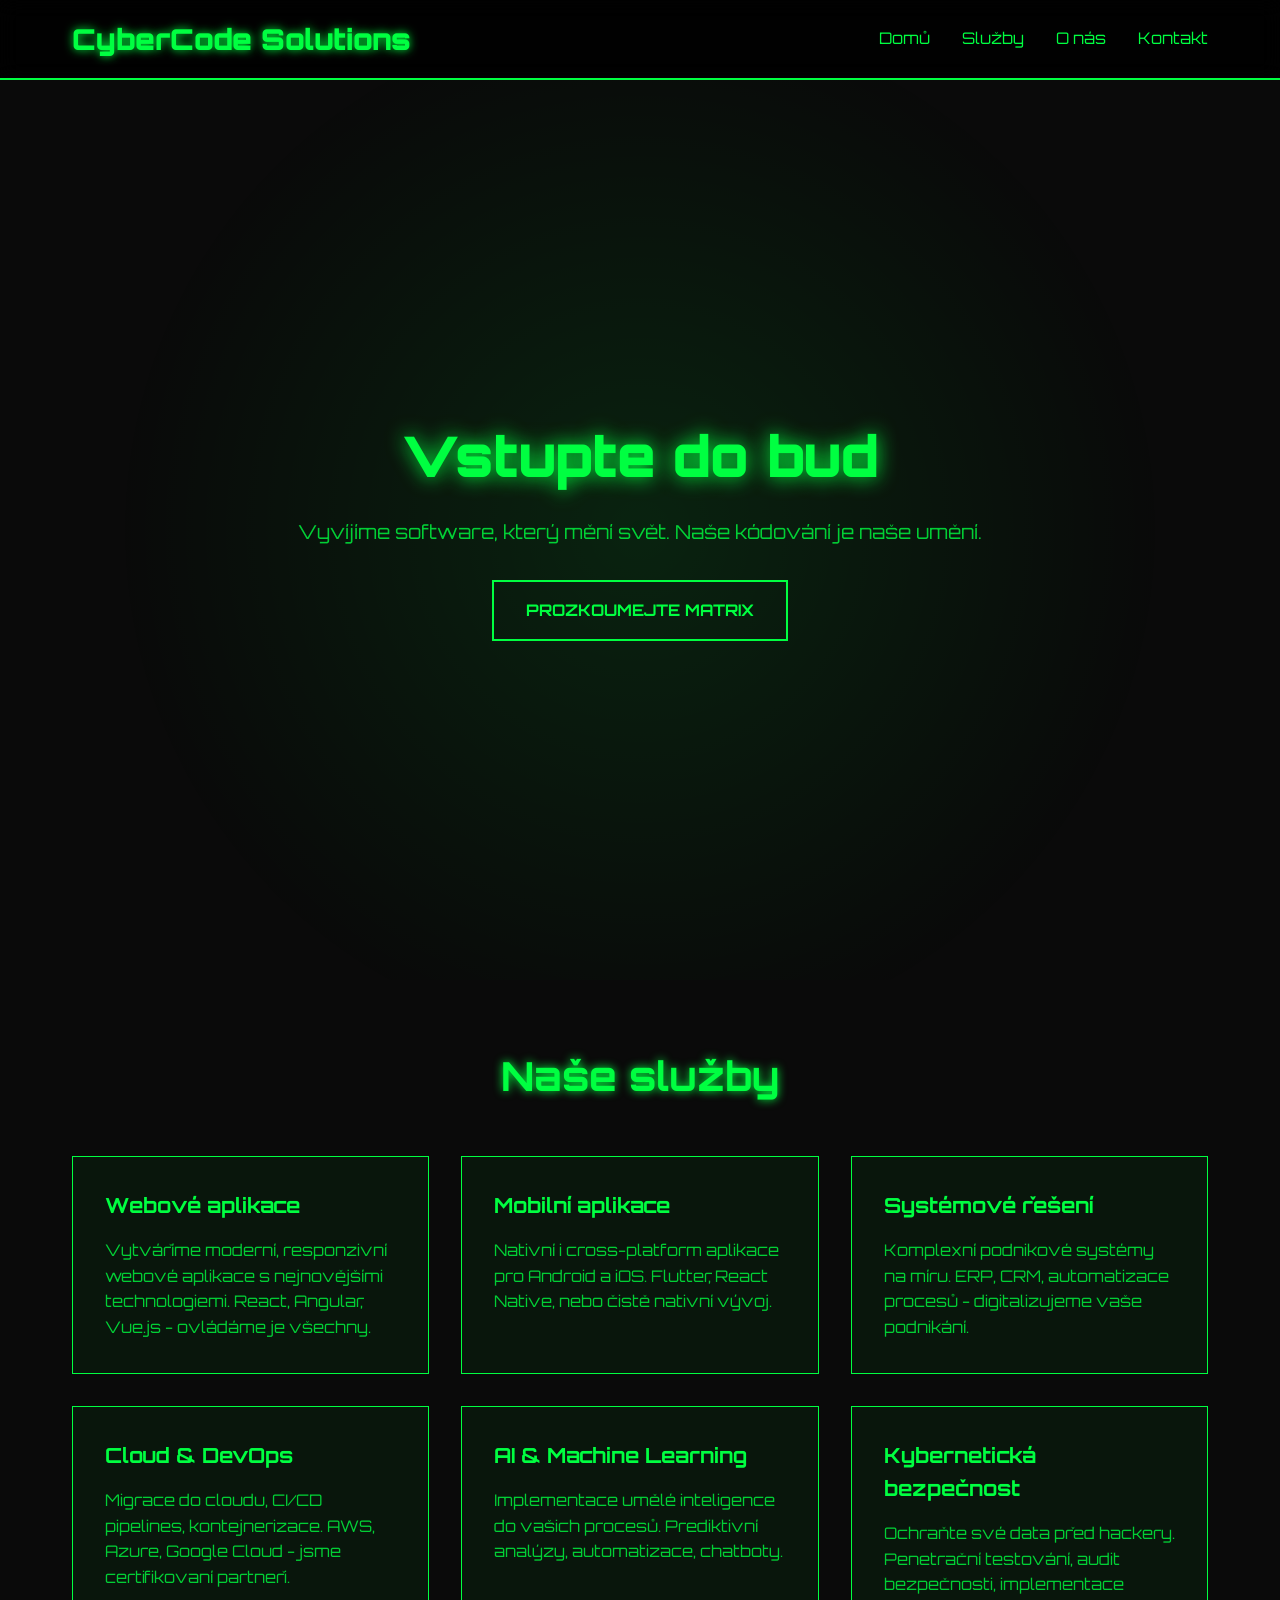
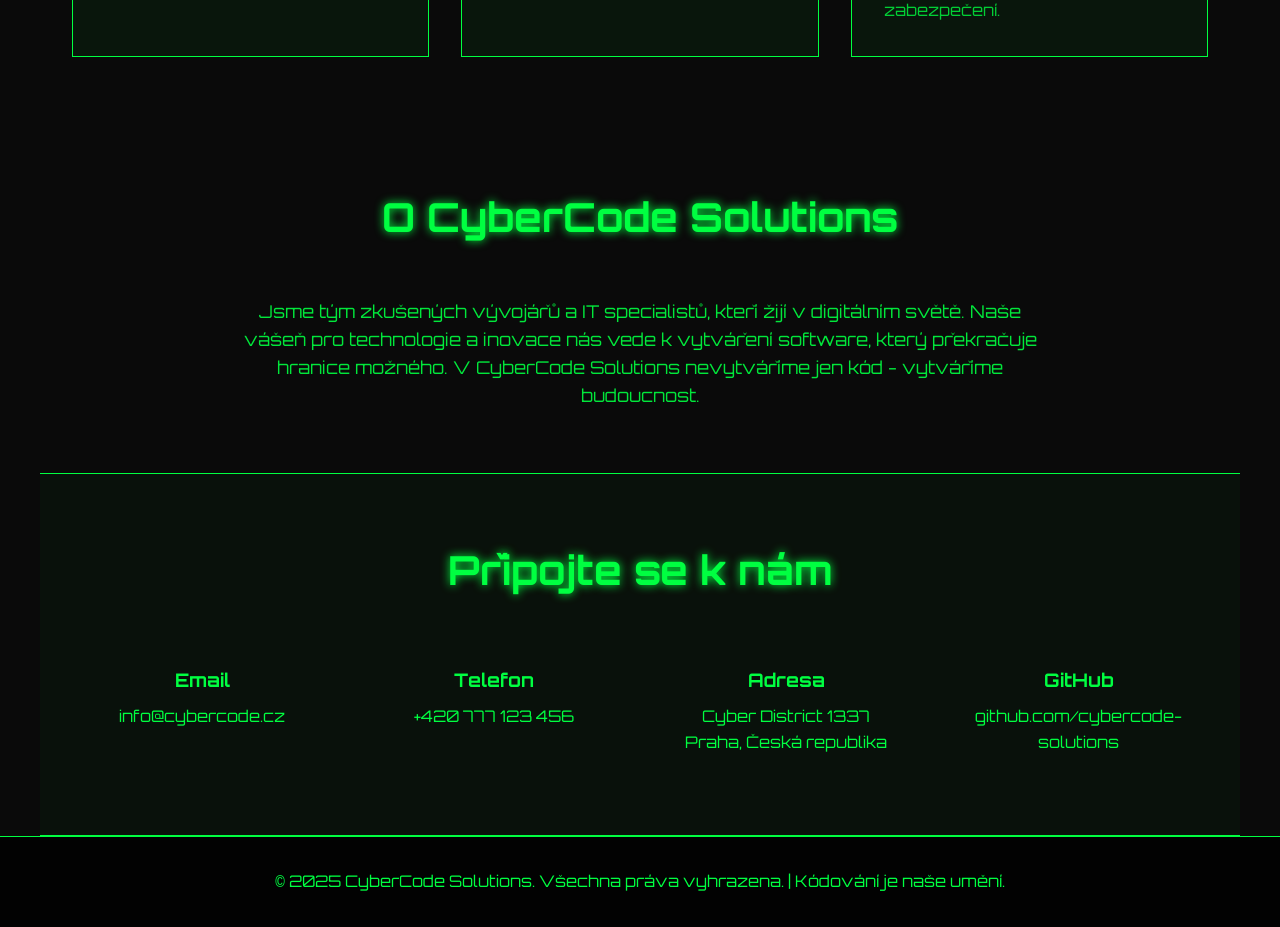
==== dan/dan.html @ b5066ffa "Add files via upload" ====
<!DOCTYPE html>
<html lang="cs">
<head>
    <meta charset="UTF-8">
    <meta name="viewport" content="width=device-width, initial-scale=1.0">
    <title>CyberCode Solutions - IT Software Development</title>
    <style>
        @import url('https://fonts.googleapis.com/css2?family=Orbitron:wght@400;700;900&display=swap');
        
        * {
            margin: 0;
            padding: 0;
            box-sizing: border-box;
        }
        
        body {
            font-family: 'Orbitron', monospace;
            background: #0a0a0a;
            color: #00ff41;
            overflow-x: hidden;
            line-height: 1.6;
        }
        
        /* Matrix rain animation */
        .matrix-bg {
            position: fixed;
            top: 0;
            left: 0;
            width: 100%;
            height: 100%;
            pointer-events: none;
            z-index: -1;
            opacity: 0.1;
        }
        
        .matrix-column {
            position: absolute;
            top: -100%;
            font-size: 20px;
            line-height: 1;
            animation: matrix-rain linear infinite;
            color: #00ff41;
            font-family: 'Courier New', monospace;
        }
        
        @keyframes matrix-rain {
            to {
                transform: translateY(100vh);
            }
        }
        
        /* Header */
        header {
            background: rgba(0, 0, 0, 0.9);
            padding: 1rem 0;
            position: fixed;
            width: 100%;
            top: 0;
            z-index: 1000;
            border-bottom: 2px solid #00ff41;
            backdrop-filter: blur(10px);
        }
        
        nav {
            max-width: 1200px;
            margin: 0 auto;
            display: flex;
            justify-content: space-between;
            align-items: center;
            padding: 0 2rem;
        }
        
        .logo {
            font-size: 1.8rem;
            font-weight: 900;
            text-shadow: 0 0 10px #00ff41;
            animation: pulse 2s infinite;
        }
        
        @keyframes pulse {
            0%, 100% { opacity: 1; }
            50% { opacity: 0.7; }
        }
        
        .nav-links {
            display: flex;
            list-style: none;
            gap: 2rem;
        }
        
        .nav-links a {
            color: #00ff41;
            text-decoration: none;
            font-weight: 400;
            transition: all 0.3s ease;
            position: relative;
        }
        
        .nav-links a:hover {
            text-shadow: 0 0 5px #00ff41;
            transform: scale(1.1);
        }
        
        .nav-links a::after {
            content: '';
            position: absolute;
            bottom: -5px;
            left: 0;
            width: 0;
            height: 2px;
            background: #00ff41;
            transition: width 0.3s ease;
        }
        
        .nav-links a:hover::after {
            width: 100%;
        }
        
        /* Main content */
        main {
            margin-top: 80px;
        }
        
        .hero {
            min-height: 100vh;
            display: flex;
            align-items: center;
            justify-content: center;
            text-align: center;
            background: radial-gradient(circle at center, rgba(0, 255, 65, 0.1) 0%, transparent 70%);
        }
        
        .hero-content h1 {
            font-size: 3.5rem;
            font-weight: 900;
            margin-bottom: 1rem;
            text-shadow: 0 0 20px #00ff41;
            animation: glow 3s ease-in-out infinite alternate;
        }
        
        @keyframes glow {
            from { text-shadow: 0 0 20px #00ff41; }
            to { text-shadow: 0 0 30px #00ff41, 0 0 40px #00ff41; }
        }
        
        .hero-content p {
            font-size: 1.2rem;
            margin-bottom: 2rem;
            opacity: 0.8;
        }
        
        .cta-button {
            display: inline-block;
            padding: 1rem 2rem;
            background: transparent;
            border: 2px solid #00ff41;
            color: #00ff41;
            text-decoration: none;
            font-family: 'Orbitron', monospace;
            font-weight: 700;
            transition: all 0.3s ease;
            position: relative;
            overflow: hidden;
        }
        
        .cta-button::before {
            content: '';
            position: absolute;
            top: 0;
            left: -100%;
            width: 100%;
            height: 100%;
            background: linear-gradient(90deg, transparent, rgba(0, 255, 65, 0.3), transparent);
            transition: left 0.5s ease;
        }
        
        .cta-button:hover::before {
            left: 100%;
        }
        
        .cta-button:hover {
            background: rgba(0, 255, 65, 0.1);
            box-shadow: 0 0 20px rgba(0, 255, 65, 0.5);
            transform: translateY(-2px);
        }
        
        /* Sections */
        section {
            padding: 4rem 0;
            max-width: 1200px;
            margin: 0 auto;
            padding-left: 2rem;
            padding-right: 2rem;
        }
        
        h2 {
            font-size: 2.5rem;
            text-align: center;
            margin-bottom: 3rem;
            text-shadow: 0 0 10px #00ff41;
        }
        
        .services-grid {
            display: grid;
            grid-template-columns: repeat(auto-fit, minmax(300px, 1fr));
            gap: 2rem;
            margin-top: 3rem;
        }
        
        .service-card {
            background: rgba(0, 255, 65, 0.05);
            border: 1px solid #00ff41;
            padding: 2rem;
            transition: all 0.3s ease;
            position: relative;
            overflow: hidden;
        }
        
        .service-card::before {
            content: '';
            position: absolute;
            top: -50%;
            left: -50%;
            width: 200%;
            height: 200%;
            background: radial-gradient(circle, rgba(0, 255, 65, 0.1) 0%, transparent 70%);
            opacity: 0;
            transition: opacity 0.3s ease;
        }
        
        .service-card:hover::before {
            opacity: 1;
        }
        
        .service-card:hover {
            transform: translateY(-5px);
            box-shadow: 0 10px 30px rgba(0, 255, 65, 0.3);
            border-color: #00ff41;
        }
        
        .service-card h3 {
            color: #00ff41;
            margin-bottom: 1rem;
            font-size: 1.3rem;
            position: relative;
            z-index: 1;
        }
        
        .service-card p {
            opacity: 0.8;
            position: relative;
            z-index: 1;
        }
        
        /* Contact */
        .contact {
            background: rgba(0, 255, 65, 0.03);
            border-top: 1px solid #00ff41;
            border-bottom: 1px solid #00ff41;
        }
        
        .contact-info {
            display: grid;
            grid-template-columns: repeat(auto-fit, minmax(250px, 1fr));
            gap: 2rem;
            text-align: center;
        }
        
        .contact-item {
            padding: 1rem;
        }
        
        .contact-item h3 {
            color: #00ff41;
            margin-bottom: 0.5rem;
        }
        
        /* Footer */
        footer {
            text-align: center;
            padding: 2rem;
            border-top: 1px solid #00ff41;
            background: rgba(0, 0, 0, 0.8);
        }
        
        /* Responsive */
        @media (max-width: 768px) {
            .nav-links {
                display: none;
            }
            
            .hero-content h1 {
                font-size: 2.5rem;
            }
            
            .hero-content p {
                font-size: 1rem;
            }
            
            h2 {
                font-size: 2rem;
            }
        }
        
        /* Scrollbar */
        ::-webkit-scrollbar {
            width: 8px;
        }
        
        ::-webkit-scrollbar-track {
            background: #0a0a0a;
        }
        
        ::-webkit-scrollbar-thumb {
            background: #00ff41;
            border-radius: 4px;
        }
        
        ::-webkit-scrollbar-thumb:hover {
            background: #00cc33;
        }
    </style>
</head>
<body>
    <!-- Matrix rain background -->
    <div class="matrix-bg" id="matrix-bg"></div>
    
    <header>
        <nav>
            <div class="logo">CyberCode Solutions</div>
            <ul class="nav-links">
                <li><a href="#home">Domů</a></li>
                <li><a href="#services">Služby</a></li>
                <li><a href="#about">O nás</a></li>
                <li><a href="#contact">Kontakt</a></li>
            </ul>
        </nav>
    </header>
    
    <main>
        <section id="home" class="hero">
            <div class="hero-content">
                <h1>Vstupte do budoucnosti</h1>
                <p>Vyvíjíme software, který mění svět. Naše kódování je naše umění.</p>
                <a href="#services" class="cta-button">PROZKOUMEJTE MATRIX</a>
            </div>
        </section>
        
        <section id="services">
            <h2>Naše služby</h2>
            <div class="services-grid">
                <div class="service-card">
                    <h3>Webové aplikace</h3>
                    <p>Vytváříme moderní, responzivní webové aplikace s nejnovějšími technologiemi. React, Angular, Vue.js - ovládáme je všechny.</p>
                </div>
                <div class="service-card">
                    <h3>Mobilní aplikace</h3>
                    <p>Nativní i cross-platform aplikace pro Android a iOS. Flutter, React Native, nebo čistě nativní vývoj.</p>
                </div>
                <div class="service-card">
                    <h3>Systémové řešení</h3>
                    <p>Komplexní podnikové systémy na míru. ERP, CRM, automatizace procesů - digitalizujeme vaše podnikání.</p>
                </div>
                <div class="service-card">
                    <h3>Cloud & DevOps</h3>
                    <p>Migrace do cloudu, CI/CD pipelines, kontejnerizace. AWS, Azure, Google Cloud - jsme certifikovaní partneři.</p>
                </div>
                <div class="service-card">
                    <h3>AI & Machine Learning</h3>
                    <p>Implementace umělé inteligence do vašich procesů. Prediktivní analýzy, automatizace, chatboty.</p>
                </div>
                <div class="service-card">
                    <h3>Kybernetická bezpečnost</h3>
                    <p>Ochraňte své data před hackery. Penetrační testování, audit bezpečnosti, implementace zabezpečení.</p>
                </div>
            </div>
        </section>
        
        <section id="about">
            <h2>O CyberCode Solutions</h2>
            <p style="text-align: center; font-size: 1.1rem; max-width: 800px; margin: 0 auto; opacity: 0.9;">
                Jsme tým zkušených vývojářů a IT specialistů, kteří žijí v digitálním světě. 
                Naše vášeň pro technologie a inovace nás vede k vytváření software, který překračuje hranice možného. 
                V CyberCode Solutions nevytváříme jen kód - vytváříme budoucnost.
            </p>
        </section>
        
        <section id="contact" class="contact">
            <h2>Připojte se k nám</h2>
            <div class="contact-info">
                <div class="contact-item">
                    <h3>Email</h3>
                    <p>info@cybercode.cz</p>
                </div>
                <div class="contact-item">
                    <h3>Telefon</h3>
                    <p>+420 777 123 456</p>
                </div>
                <div class="contact-item">
                    <h3>Adresa</h3>
                    <p>Cyber District 1337<br>Praha, Česká republika</p>
                </div>
                <div class="contact-item">
                    <h3>GitHub</h3>
                    <p>github.com/cybercode-solutions</p>
                </div>
            </div>
        </section>
    </main>
    
    <footer>
        <p>&copy; 2025 CyberCode Solutions. Všechna práva vyhrazena. | Kódování je naše umění.</p>
    </footer>
    
    <script>
        // Matrix rain effect
        function createMatrixRain() {
            const matrixBg = document.getElementById('matrix-bg');
            const characters = '0123456789ABCDEFGHIJKLMNOPQRSTUVWXYZ!@#$%^&*()_+-=[]{}|;:,.<>?';
            
            function createColumn() {
                const column = document.createElement('div');
                column.className = 'matrix-column';
                column.style.left = Math.random() * 100 + '%';
                column.style.animationDuration = (Math.random() * 3 + 2) + 's';
                column.style.animationDelay = Math.random() * 2 + 's';
                
                let text = '';
                for (let i = 0; i < 20; i++) {
                    text += characters.charAt(Math.floor(Math.random() * characters.length)) + '<br>';
                }
                column.innerHTML = text;
                
                matrixBg.appendChild(column);
                
                // Remove column after animation
                setTimeout(() => {
                    if (column.parentNode) {
                        column.parentNode.removeChild(column);
                    }
                }, 5000);
            }
            
            // Create initial columns
            for (let i = 0; i < 20; i++) {
                setTimeout(createColumn, i * 100);
            }
            
            // Continue creating columns
            setInterval(createColumn, 200);
        }
        
        // Smooth scrolling for navigation links
        document.querySelectorAll('a[href^="#"]').forEach(anchor => {
            anchor.addEventListener('click', function (e) {
                e.preventDefault();
                const target = document.querySelector(this.getAttribute('href'));
                if (target) {
                    target.scrollIntoView({
                        behavior: 'smooth',
                        block: 'start'
                    });
                }
            });
        });
        
        // Start matrix rain effect
        createMatrixRain();
        
        // Add typing effect to hero title
        function typeWriter(element, text, speed = 100) {
            let i = 0;
            element.innerHTML = '';
            function type() {
                if (i < text.length) {
                    element.innerHTML += text.charAt(i);
                    i++;
                    setTimeout(type, speed);
                }
            }
            type();
        }
        
        // Start typing effect when page loads
        window.addEventListener('load', () => {
            const heroTitle = document.querySelector('.hero-content h1');
            const originalText = heroTitle.textContent;
            typeWriter(heroTitle, originalText, 100);
        });
    </script>
</body>
</html>
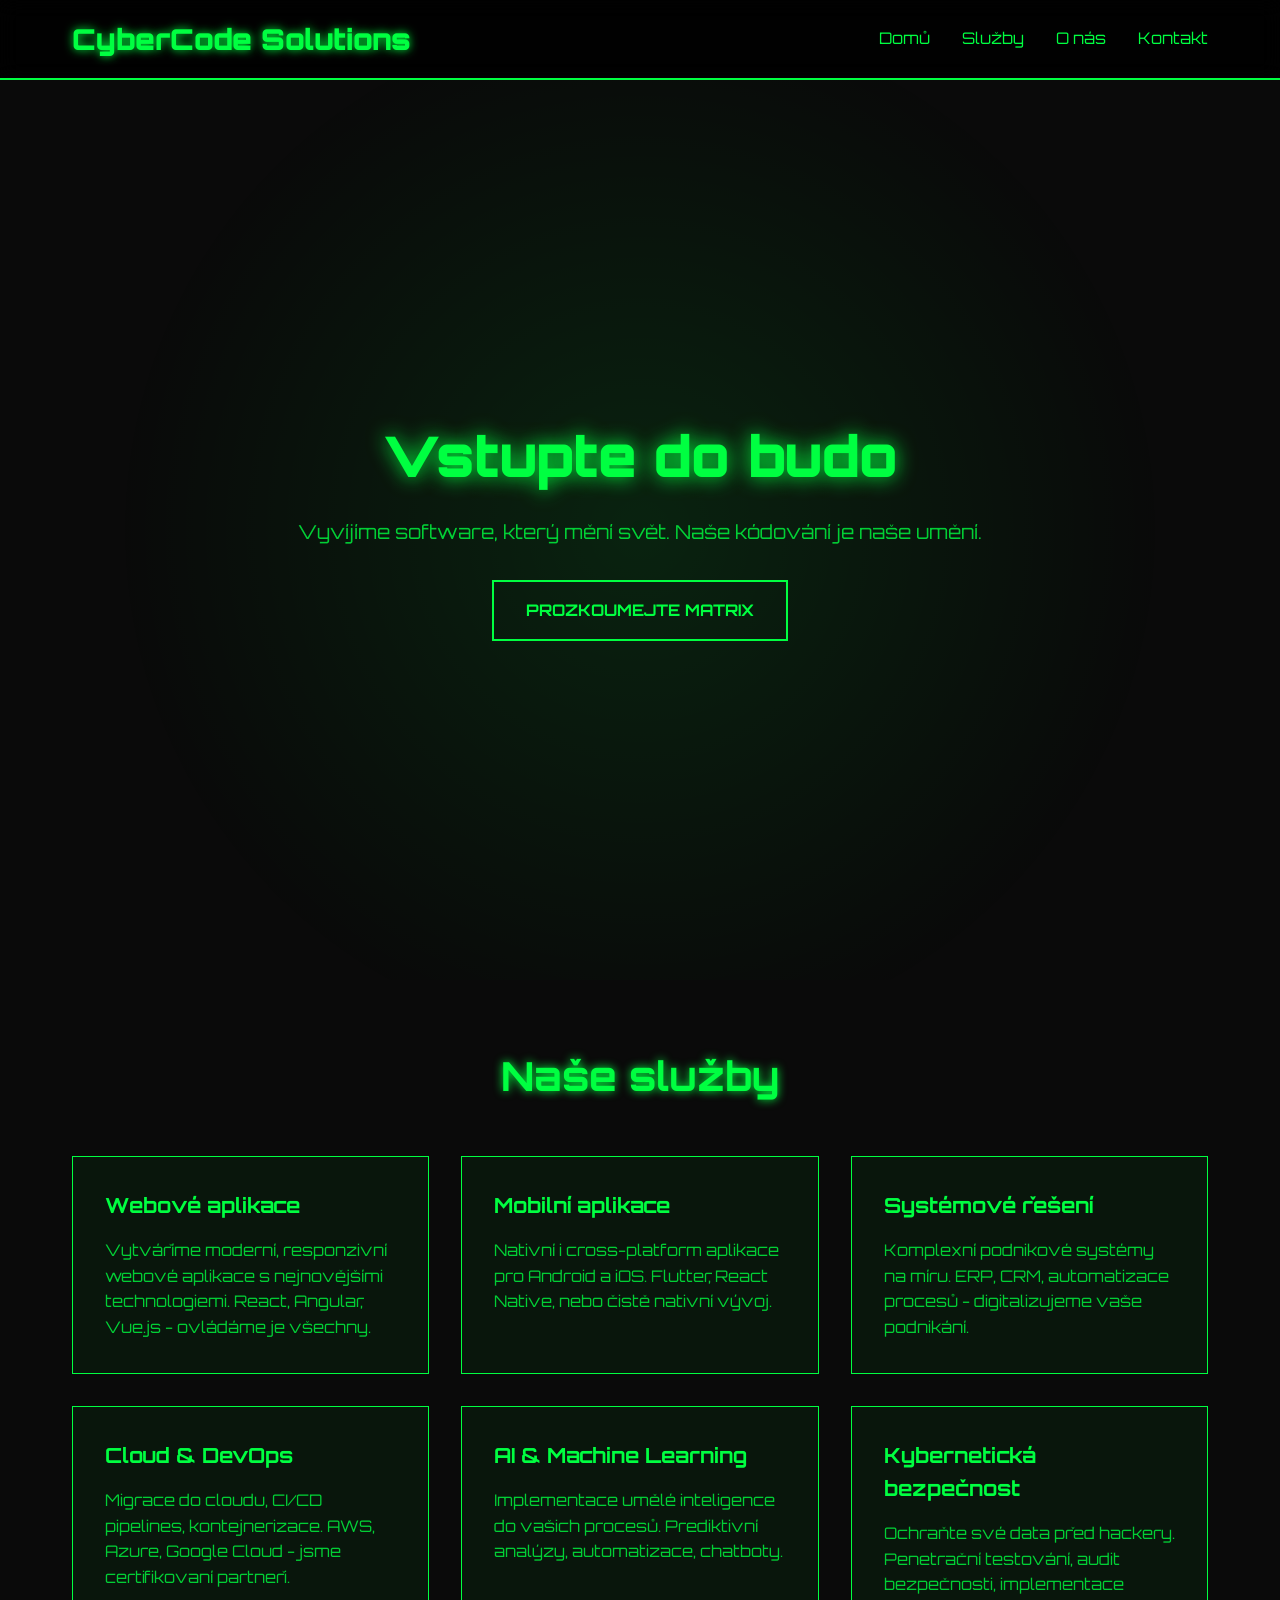
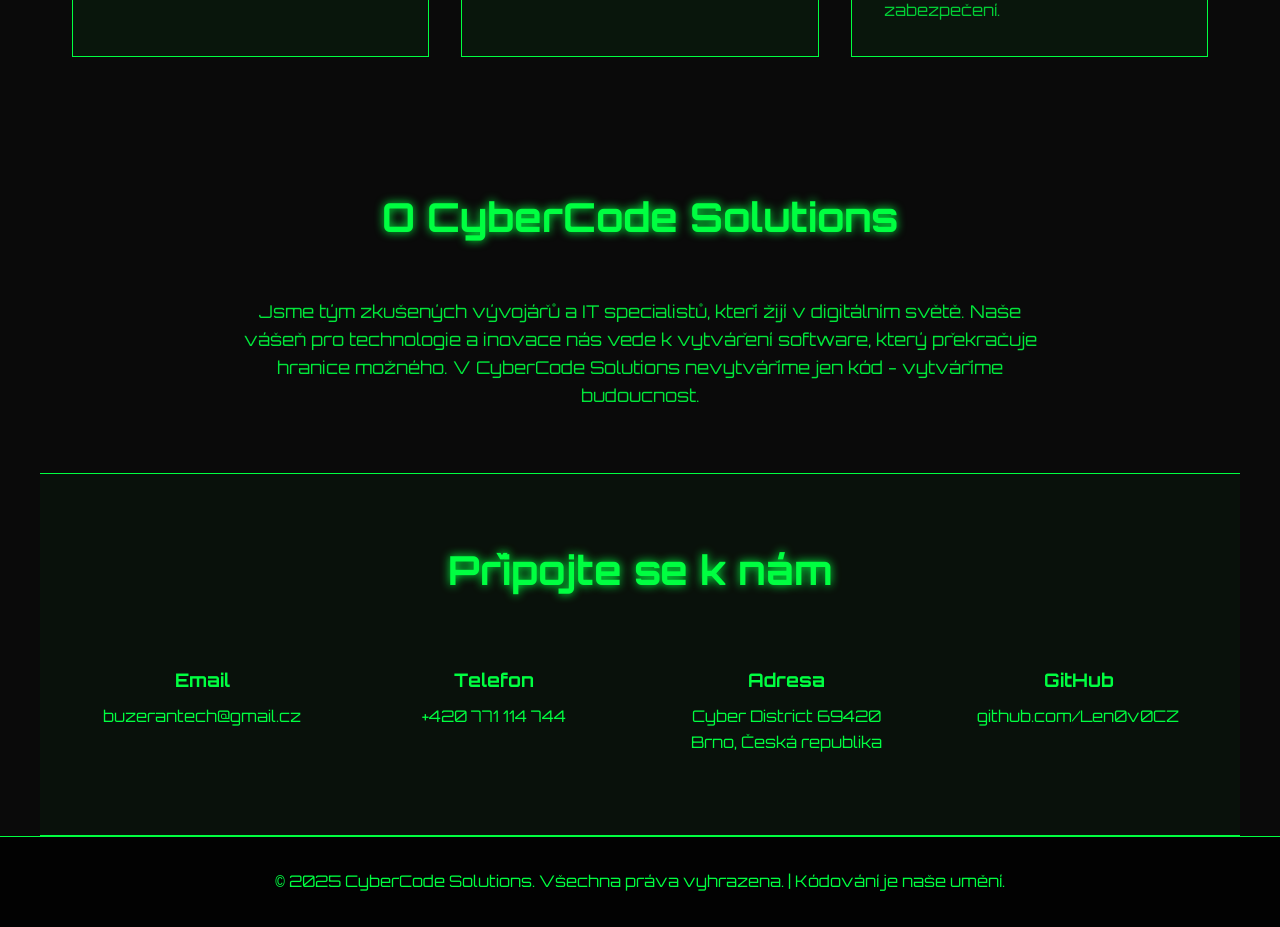
==== commit 45ef6282: "Add files via upload" ====
--- a/dan/dan.html
+++ b/dan/dan.html
@@ -390,19 +390,19 @@
             <div class="contact-info">
                 <div class="contact-item">
                     <h3>Email</h3>
-                    <p>info@cybercode.cz</p>
+                    <p>buzerantech@gmail.cz</p>
                 </div>
                 <div class="contact-item">
                     <h3>Telefon</h3>
-                    <p>+420 777 123 456</p>
+                    <p>+420 771 114 744</p>
                 </div>
                 <div class="contact-item">
                     <h3>Adresa</h3>
-                    <p>Cyber District 1337<br>Praha, Česká republika</p>
+                    <p>Cyber District 69420<br>Brno, Česká republika</p>
                 </div>
                 <div class="contact-item">
                     <h3>GitHub</h3>
-                    <p>github.com/cybercode-solutions</p>
+                    <p>github.com/Len0v0CZ</p>
                 </div>
             </div>
         </section>
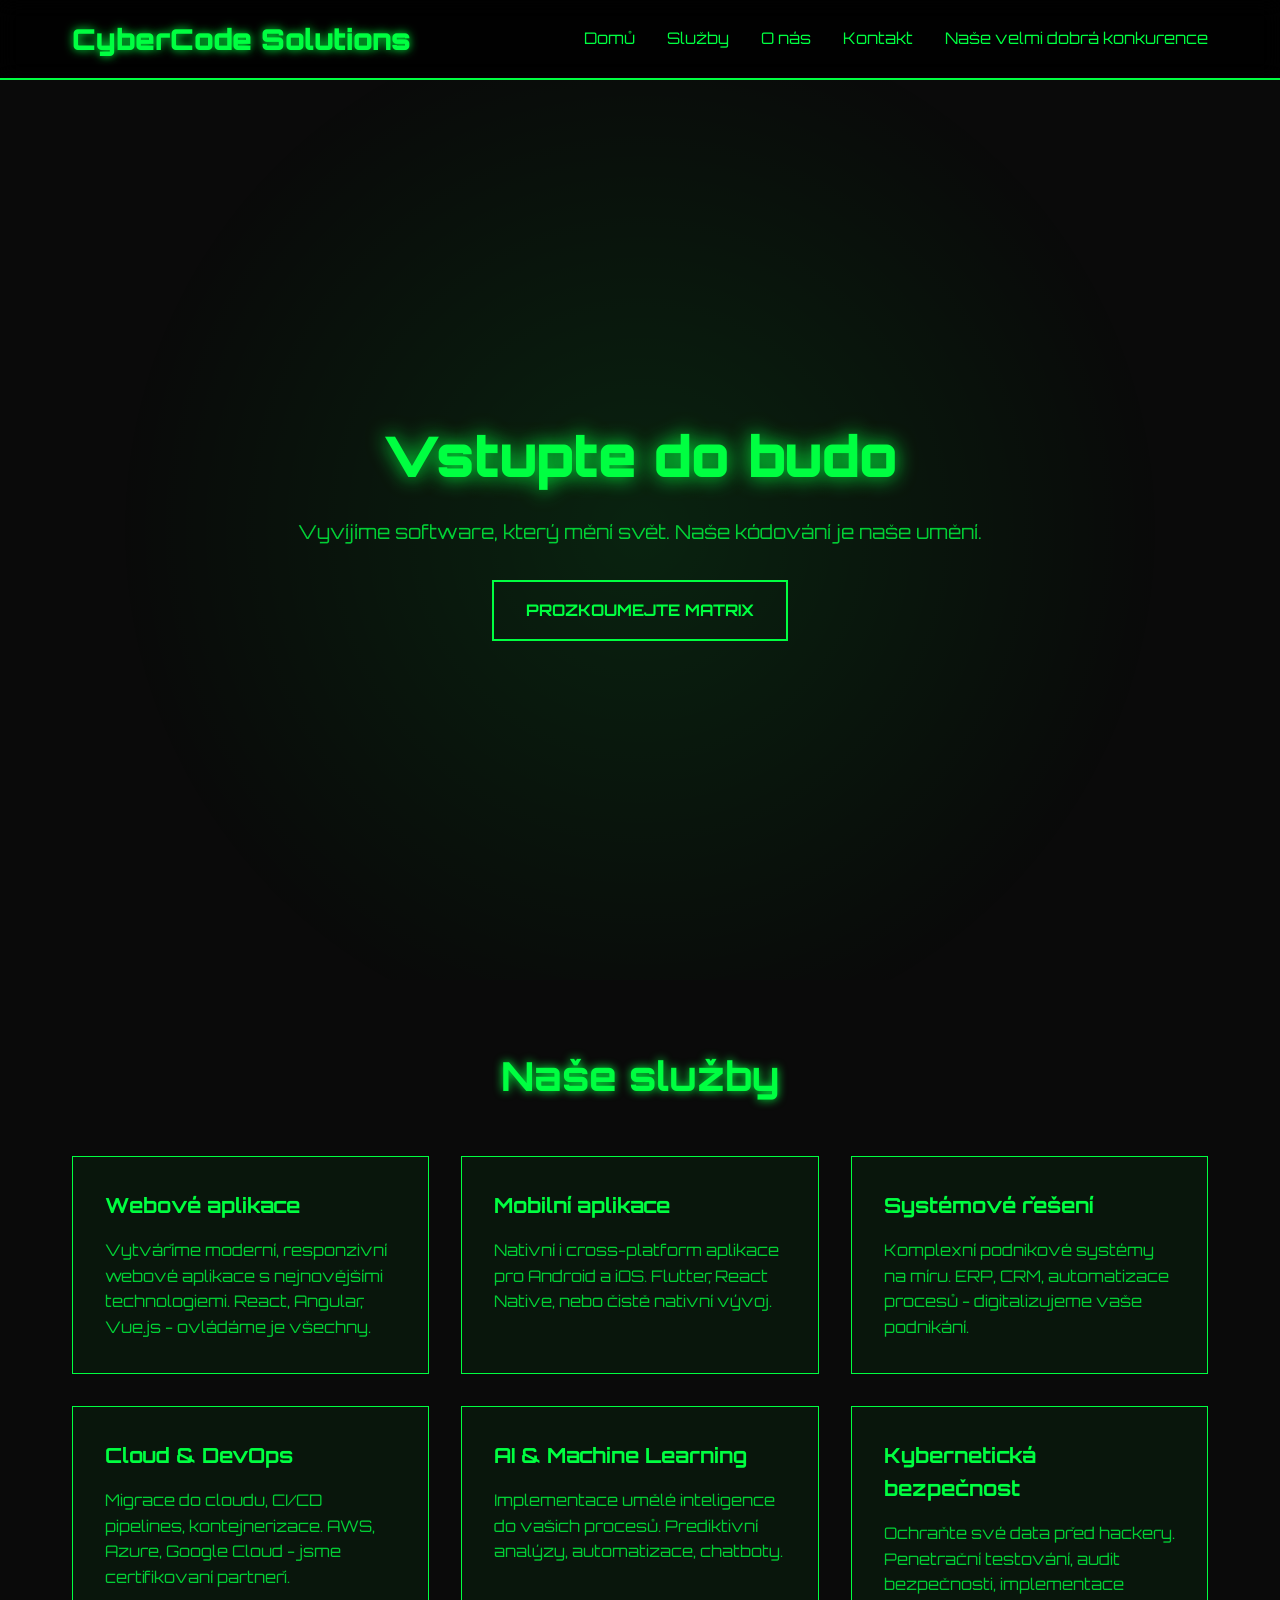
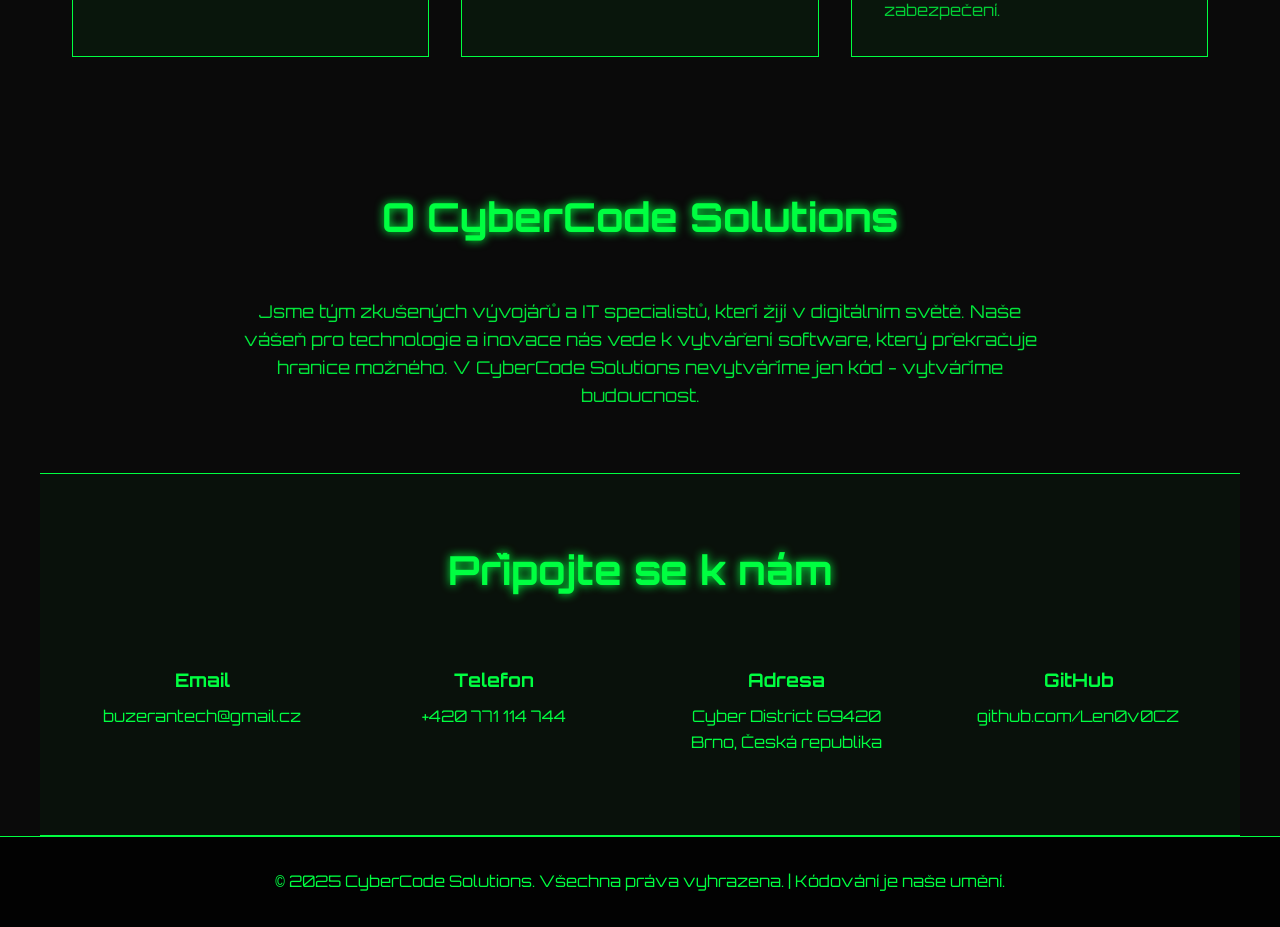
==== commit bfd23de7: "Add files via upload" ====
--- a/dan/dan.html
+++ b/dan/dan.html
@@ -333,6 +333,7 @@
                 <li><a href="#services">Služby</a></li>
                 <li><a href="#about">O nás</a></li>
                 <li><a href="#contact">Kontakt</a></li>
+                <li><a href="../index.html">Naše velmi dobrá konkurence</a></li>
             </ul>
         </nav>
     </header>
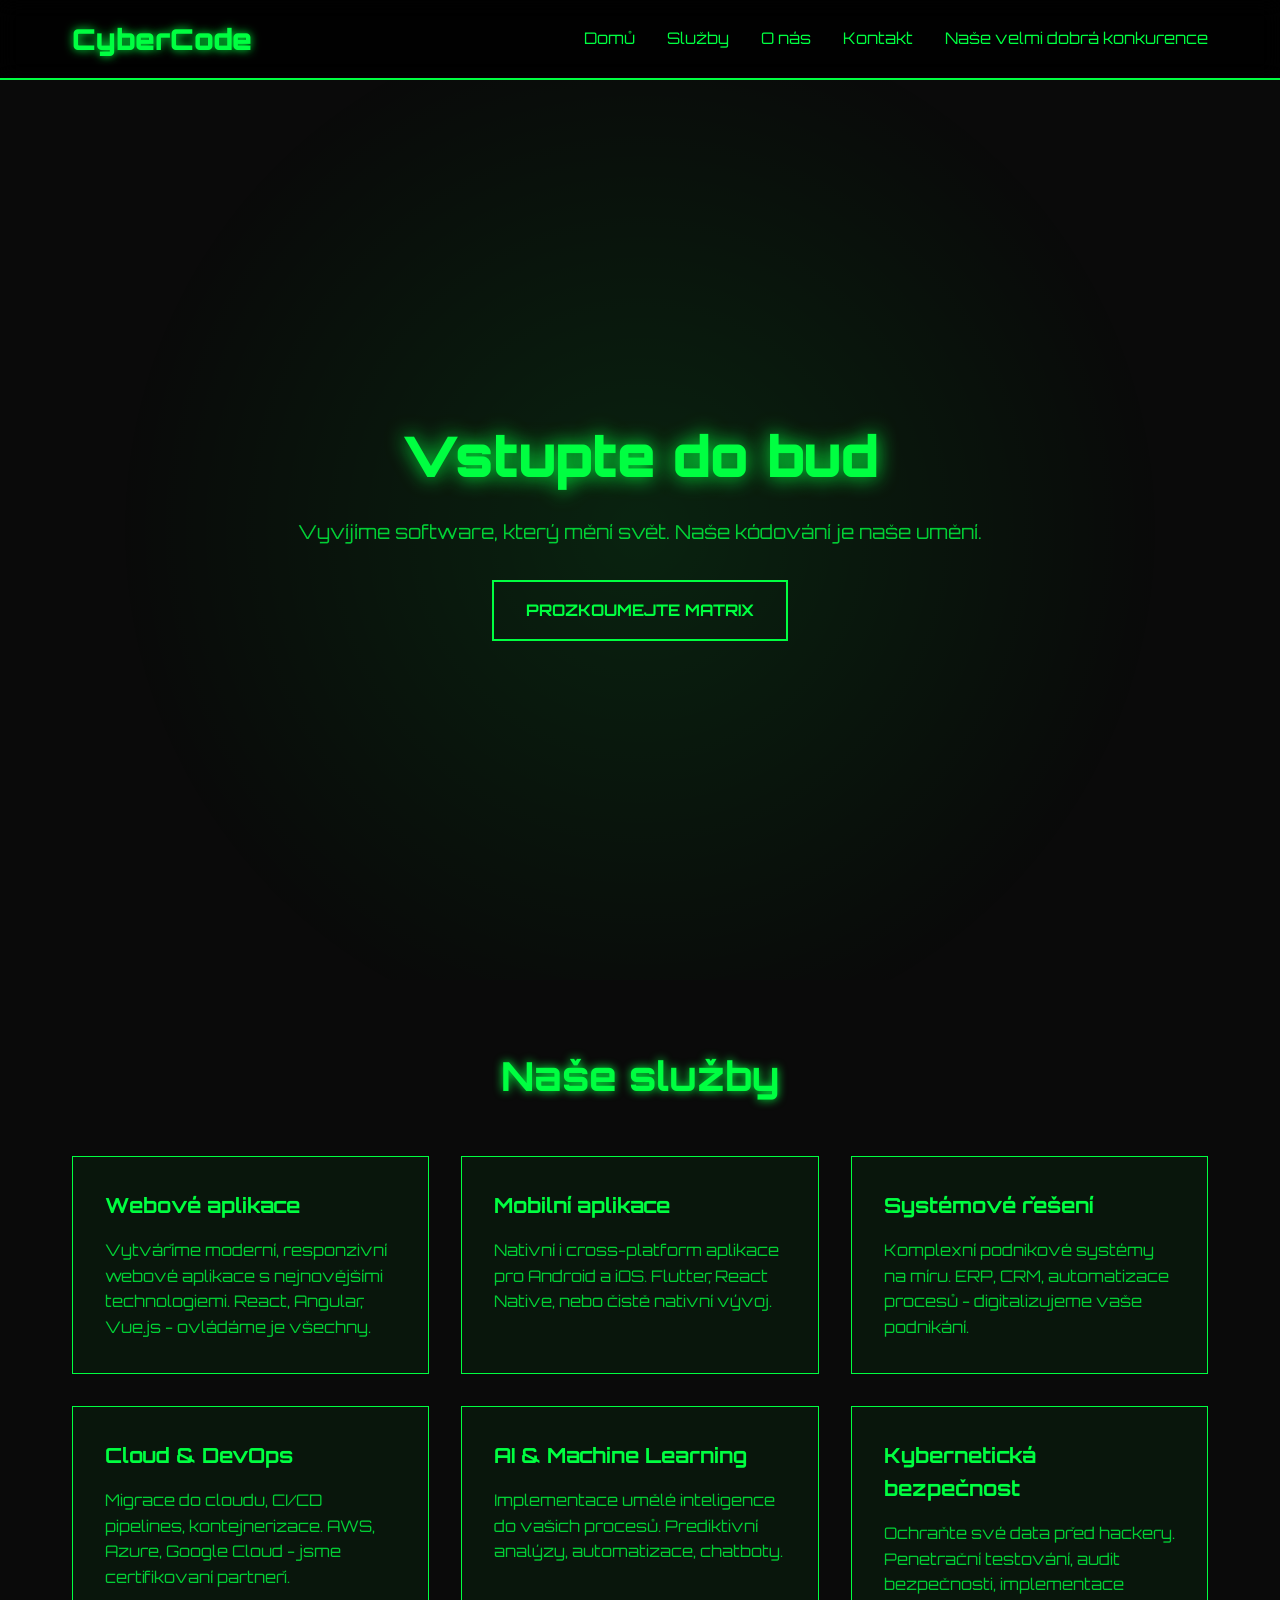
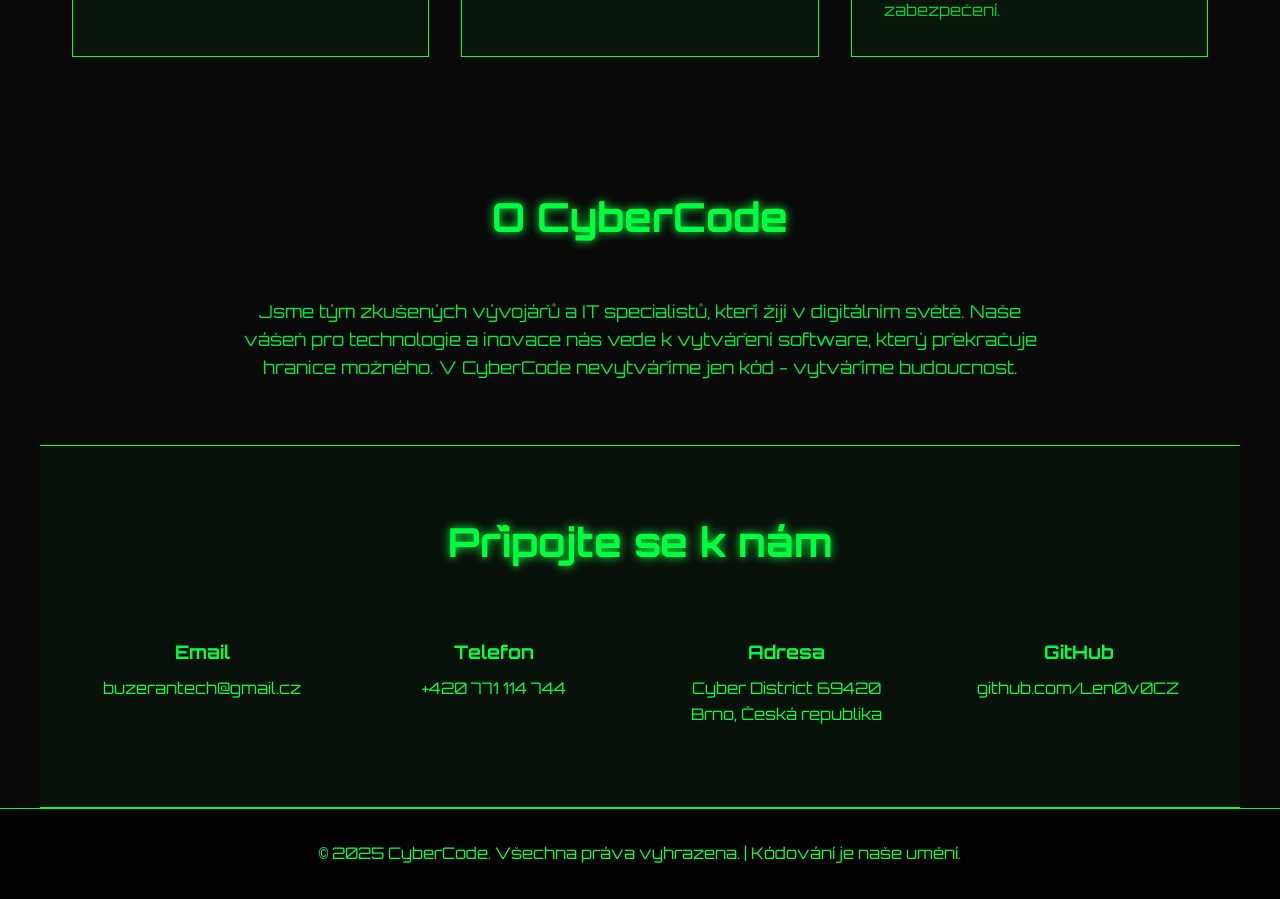
==== commit 914ee231: "Add files via upload" ====
--- a/dan/dan.html
+++ b/dan/dan.html
@@ -3,7 +3,7 @@
 <head>
     <meta charset="UTF-8">
     <meta name="viewport" content="width=device-width, initial-scale=1.0">
-    <title>CyberCode Solutions - IT Software Development</title>
+    <title>CyberCode - IT Software Development</title>
     <style>
         @import url('https://fonts.googleapis.com/css2?family=Orbitron:wght@400;700;900&display=swap');
         
@@ -327,7 +327,7 @@
     
     <header>
         <nav>
-            <div class="logo">CyberCode Solutions</div>
+            <div class="logo">CyberCode</div>
             <ul class="nav-links">
                 <li><a href="#home">Domů</a></li>
                 <li><a href="#services">Služby</a></li>
@@ -378,11 +378,11 @@
         </section>
         
         <section id="about">
-            <h2>O CyberCode Solutions</h2>
+            <h2>O CyberCode</h2>
             <p style="text-align: center; font-size: 1.1rem; max-width: 800px; margin: 0 auto; opacity: 0.9;">
                 Jsme tým zkušených vývojářů a IT specialistů, kteří žijí v digitálním světě. 
                 Naše vášeň pro technologie a inovace nás vede k vytváření software, který překračuje hranice možného. 
-                V CyberCode Solutions nevytváříme jen kód - vytváříme budoucnost.
+                V CyberCode nevytváříme jen kód - vytváříme budoucnost.
             </p>
         </section>
         
@@ -410,7 +410,7 @@
     </main>
     
     <footer>
-        <p>&copy; 2025 CyberCode Solutions. Všechna práva vyhrazena. | Kódování je naše umění.</p>
+        <p>&copy; 2025 CyberCode. Všechna práva vyhrazena. | Kódování je naše umění.</p>
     </footer>
     
     <script>
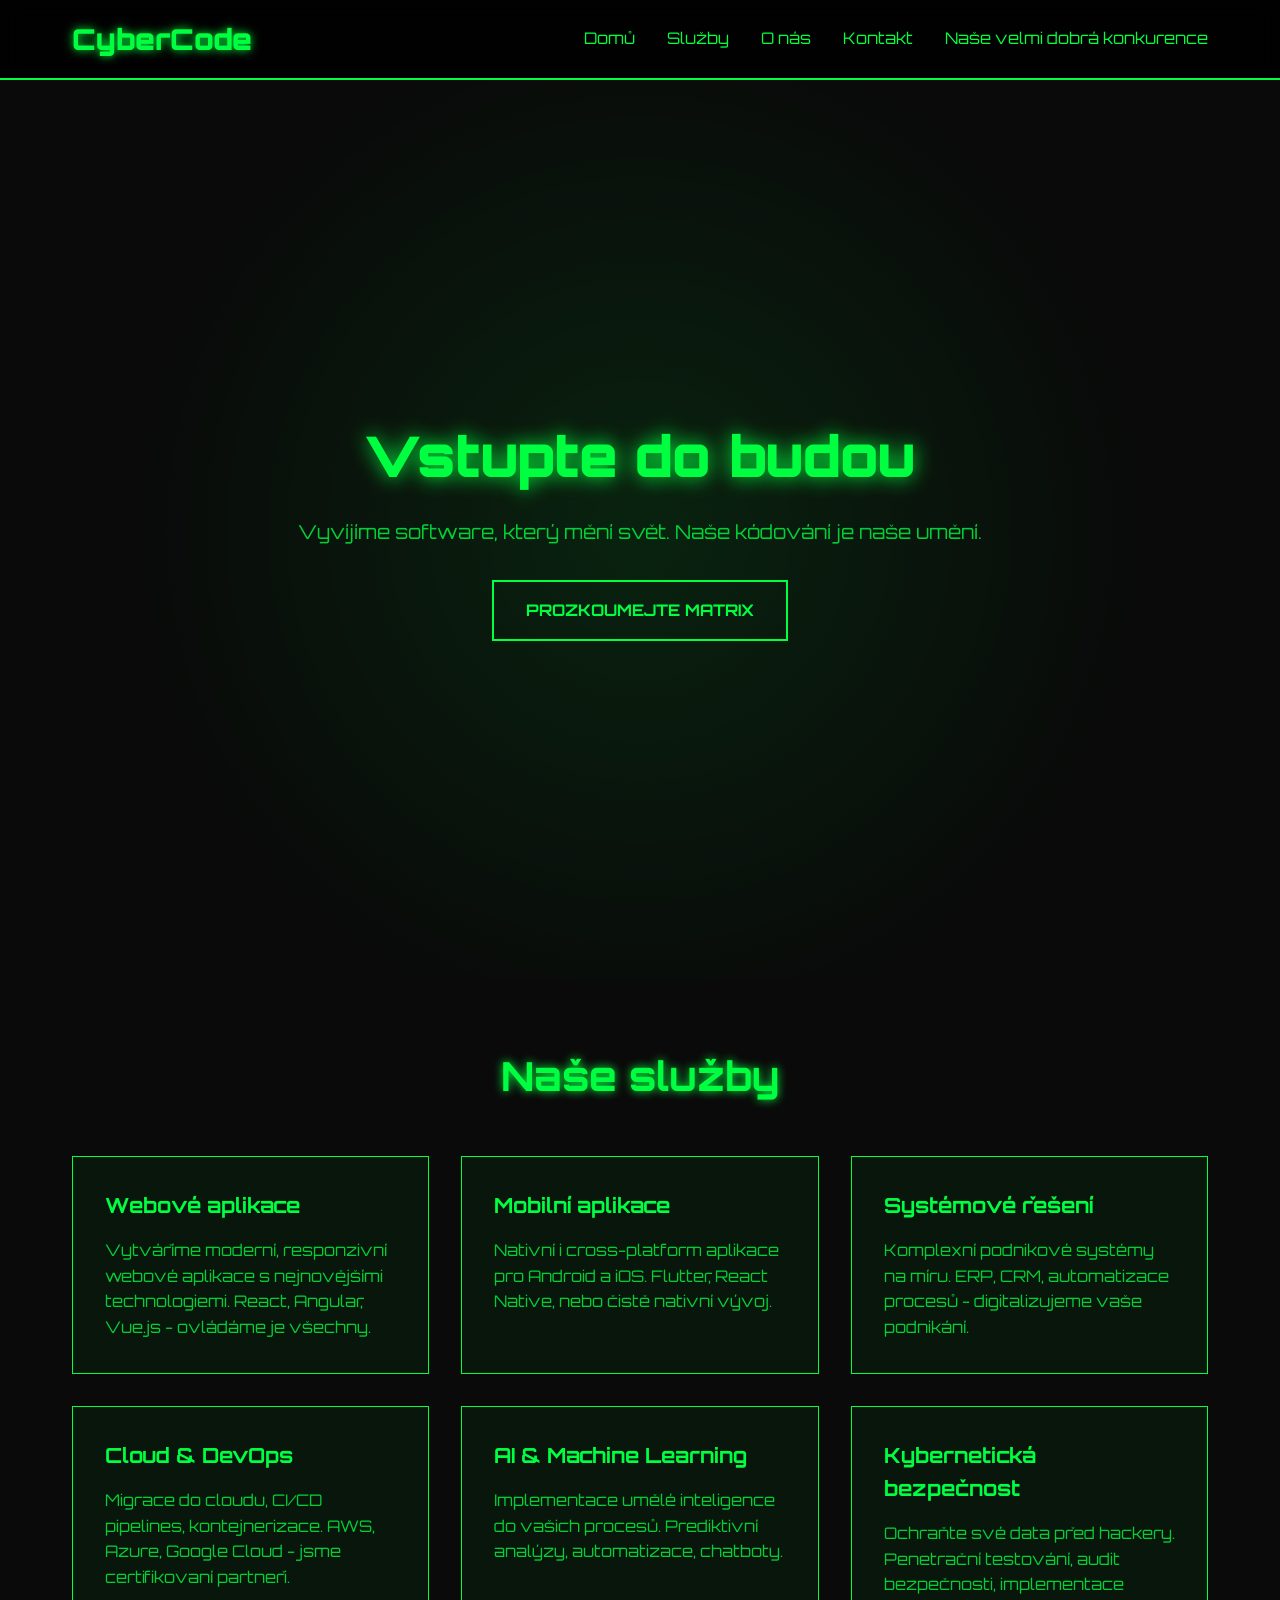
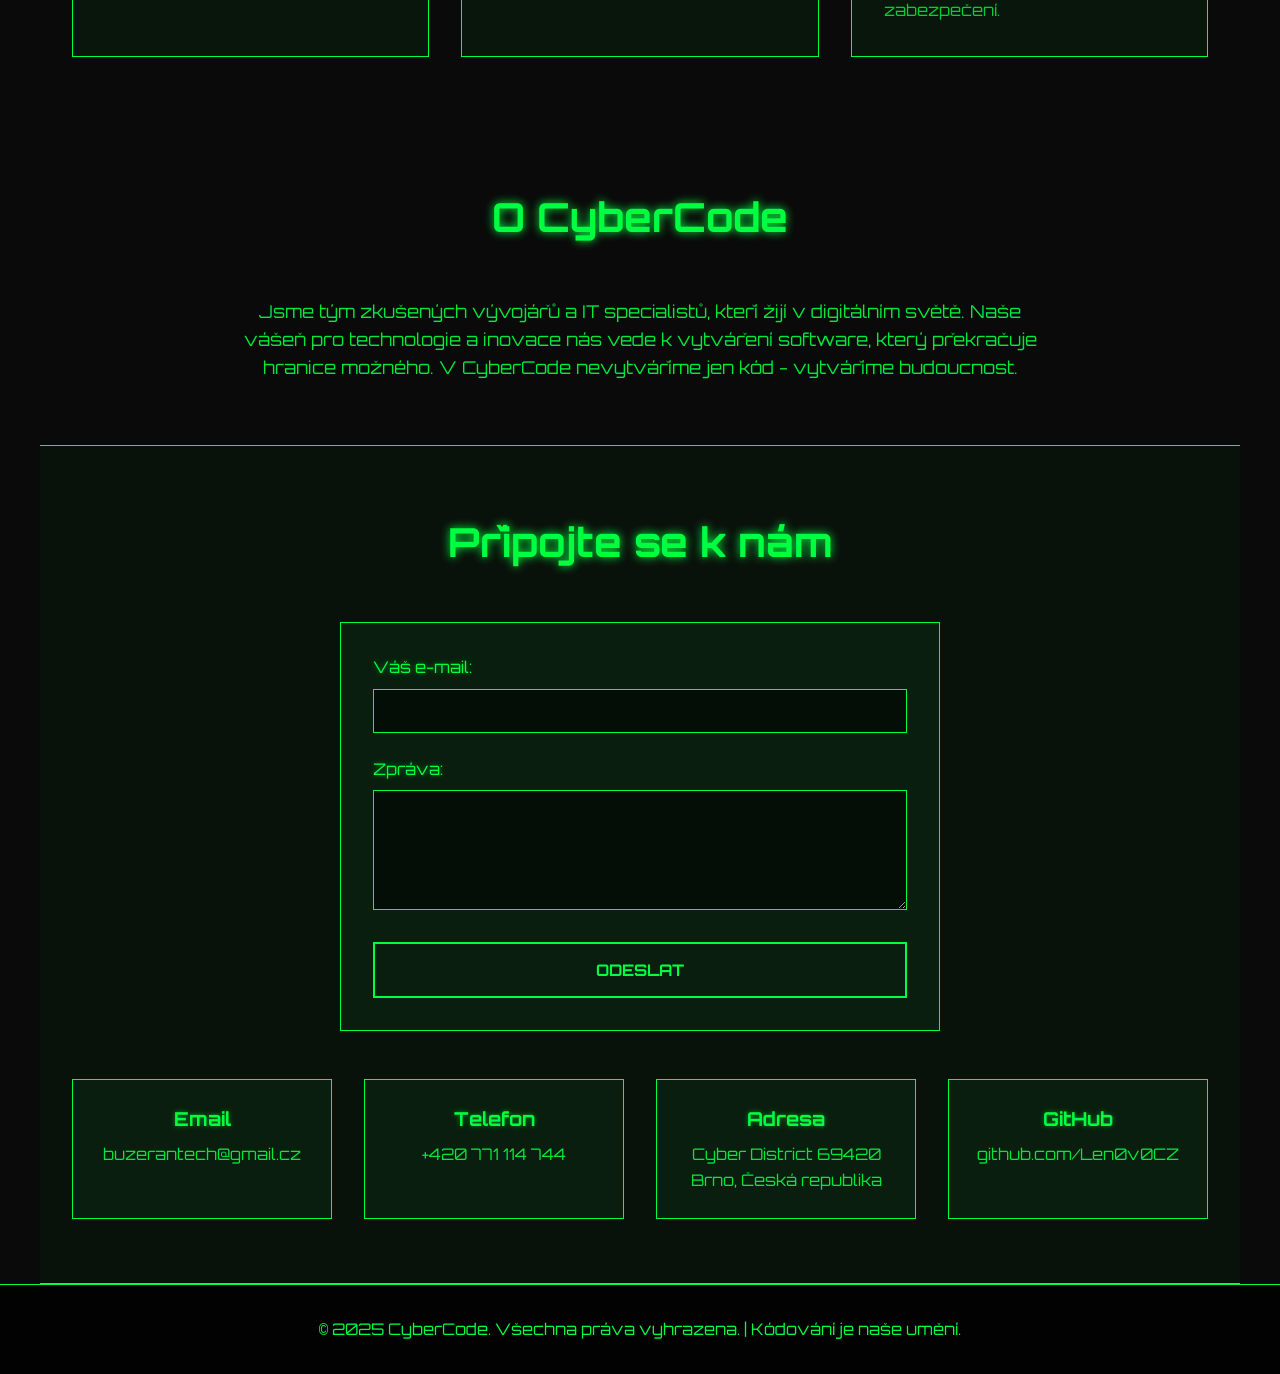
==== commit 7e928e92: "Add files via upload" ====
--- a/dan/dan.html
+++ b/dan/dan.html
@@ -3,6 +3,7 @@
 <head>
     <meta charset="UTF-8">
     <meta name="viewport" content="width=device-width, initial-scale=1.0">
+    <link rel="icon" href="../ikona.png">
     <title>CyberCode - IT Software Development</title>
     <style>
         @import url('https://fonts.googleapis.com/css2?family=Orbitron:wght@400;700;900&display=swap');
@@ -259,6 +260,111 @@
             border-bottom: 1px solid #00ff41;
         }
         
+        .contact-form {
+            max-width: 600px;
+            margin: 0 auto 3rem auto;
+            background: rgba(0, 255, 65, 0.05);
+            border: 1px solid #00ff41;
+            padding: 2rem;
+            position: relative;
+            overflow: hidden;
+        }
+        
+        .contact-form::before {
+            content: '';
+            position: absolute;
+            top: -50%;
+            left: -50%;
+            width: 200%;
+            height: 200%;
+            background: radial-gradient(circle, rgba(0, 255, 65, 0.1) 0%, transparent 70%);
+            opacity: 0;
+            transition: opacity 0.3s ease;
+            pointer-events: none;
+        }
+        
+        .contact-form:hover::before {
+            opacity: 1;
+        }
+        
+        .form-group {
+            margin-bottom: 1.5rem;
+            position: relative;
+            z-index: 1;
+        }
+        
+        .form-group label {
+            display: block;
+            color: #00ff41;
+            font-family: 'Orbitron', monospace;
+            font-weight: 400;
+            margin-bottom: 0.5rem;
+            text-shadow: 0 0 5px rgba(0, 255, 65, 0.5);
+        }
+        
+        .form-group input,
+        .form-group textarea {
+            width: 100%;
+            background: rgba(0, 0, 0, 0.5);
+            border: 1px solid #00ff41;
+            color: #00ff41;
+            padding: 0.75rem;
+            font-family: 'Orbitron', monospace;
+            font-size: 0.9rem;
+            transition: all 0.3s ease;
+            outline: none;
+        }
+        
+        .form-group input:focus,
+        .form-group textarea:focus {
+            border-color: #00ff41;
+            box-shadow: 0 0 10px rgba(0, 255, 65, 0.3);
+            background: rgba(0, 255, 65, 0.05);
+        }
+        
+        .form-group textarea {
+            resize: vertical;
+            min-height: 120px;
+        }
+        
+        .form-button {
+            width: 100%;
+            padding: 1rem 2rem;
+            background: transparent;
+            border: 2px solid #00ff41;
+            color: #00ff41;
+            font-family: 'Orbitron', monospace;
+            font-weight: 700;
+            font-size: 1rem;
+            cursor: pointer;
+            transition: all 0.3s ease;
+            position: relative;
+            overflow: hidden;
+            z-index: 1;
+        }
+        
+        .form-button::before {
+            content: '';
+            position: absolute;
+            top: 0;
+            left: -100%;
+            width: 100%;
+            height: 100%;
+            background: linear-gradient(90deg, transparent, rgba(0, 255, 65, 0.3), transparent);
+            transition: left 0.5s ease;
+            z-index: -1;
+        }
+        
+        .form-button:hover::before {
+            left: 100%;
+        }
+        
+        .form-button:hover {
+            background: rgba(0, 255, 65, 0.1);
+            box-shadow: 0 0 20px rgba(0, 255, 65, 0.5);
+            transform: translateY(-2px);
+        }
+        
         .contact-info {
             display: grid;
             grid-template-columns: repeat(auto-fit, minmax(250px, 1fr));
@@ -267,12 +373,49 @@
         }
         
         .contact-item {
-            padding: 1rem;
+            padding: 1.5rem;
+            background: rgba(0, 255, 65, 0.05);
+            border: 1px solid #00ff41;
+            transition: all 0.3s ease;
+            position: relative;
+            overflow: hidden;
+        }
+        
+        .contact-item::before {
+            content: '';
+            position: absolute;
+            top: -50%;
+            left: -50%;
+            width: 200%;
+            height: 200%;
+            background: radial-gradient(circle, rgba(0, 255, 65, 0.1) 0%, transparent 70%);
+            opacity: 0;
+            transition: opacity 0.3s ease;
+        }
+        
+        .contact-item:hover::before {
+            opacity: 1;
+        }
+        
+        .contact-item:hover {
+            transform: translateY(-3px);
+            box-shadow: 0 5px 20px rgba(0, 255, 65, 0.2);
+            border-color: #00ff41;
         }
         
         .contact-item h3 {
             color: #00ff41;
             margin-bottom: 0.5rem;
+            font-size: 1.2rem;
+            text-shadow: 0 0 5px rgba(0, 255, 65, 0.5);
+            position: relative;
+            z-index: 1;
+        }
+        
+        .contact-item p {
+            position: relative;
+            z-index: 1;
+            opacity: 0.9;
         }
         
         /* Footer */
@@ -388,6 +531,19 @@
         
         <section id="contact" class="contact">
             <h2>Připojte se k nám</h2>
+            <form id="kontakt-form" action="#" method="post" class="contact-form">
+                <div class="form-group">
+                    <label for="email">Váš e-mail:</label>
+                    <input type="email" id="email" name="user_email" required />
+                </div>
+
+                <div class="form-group">
+                    <label for="zprava">Zpráva:</label>
+                    <textarea id="zprava" name="zprava" rows="5" required></textarea>
+                </div>
+
+                <button type="submit" class="form-button">ODESLAT</button>
+            </form>
             <div class="contact-info">
                 <div class="contact-item">
                     <h3>Email</h3>
@@ -489,5 +645,32 @@
             typeWriter(heroTitle, originalText, 100);
         });
     </script>
+      <!-- EmailJS knihovna -->
+  <script type="text/javascript" src="https://cdn.emailjs.com/dist/email.min.js"></script>
+  <script type="text/javascript">
+    // Inicializace EmailJS s tvým Public Key (User ID)
+    (function(){
+      emailjs.init("XIvjCVcC7hQUGHAMt"); // nahraď svým veřejným klíčem z EmailJS
+    })();
+
+    // Spuštění po odeslání formuláře
+    window.addEventListener('DOMContentLoaded', function() {
+      const form = document.getElementById("kontakt-form");
+
+      form.addEventListener("submit", function(e) {
+        e.preventDefault();
+
+        emailjs.sendForm("service_06p42v7", "templata_odpovez_", this)
+          .then(function(response) {
+            console.log("Email byl úspěšně odeslán!", response.status, response.text);
+            alert("Díky! Email byl odeslán.");
+            form.reset(); // Vymaže formulář po odeslání
+          }, function(error) {
+            console.error("Nastala chyba při odesílání:", error);
+            alert("Oops! Něco se pokazilo. Zkus to znovu.");
+          });
+      });
+    });
+  </script>
 </body>
 </html>
